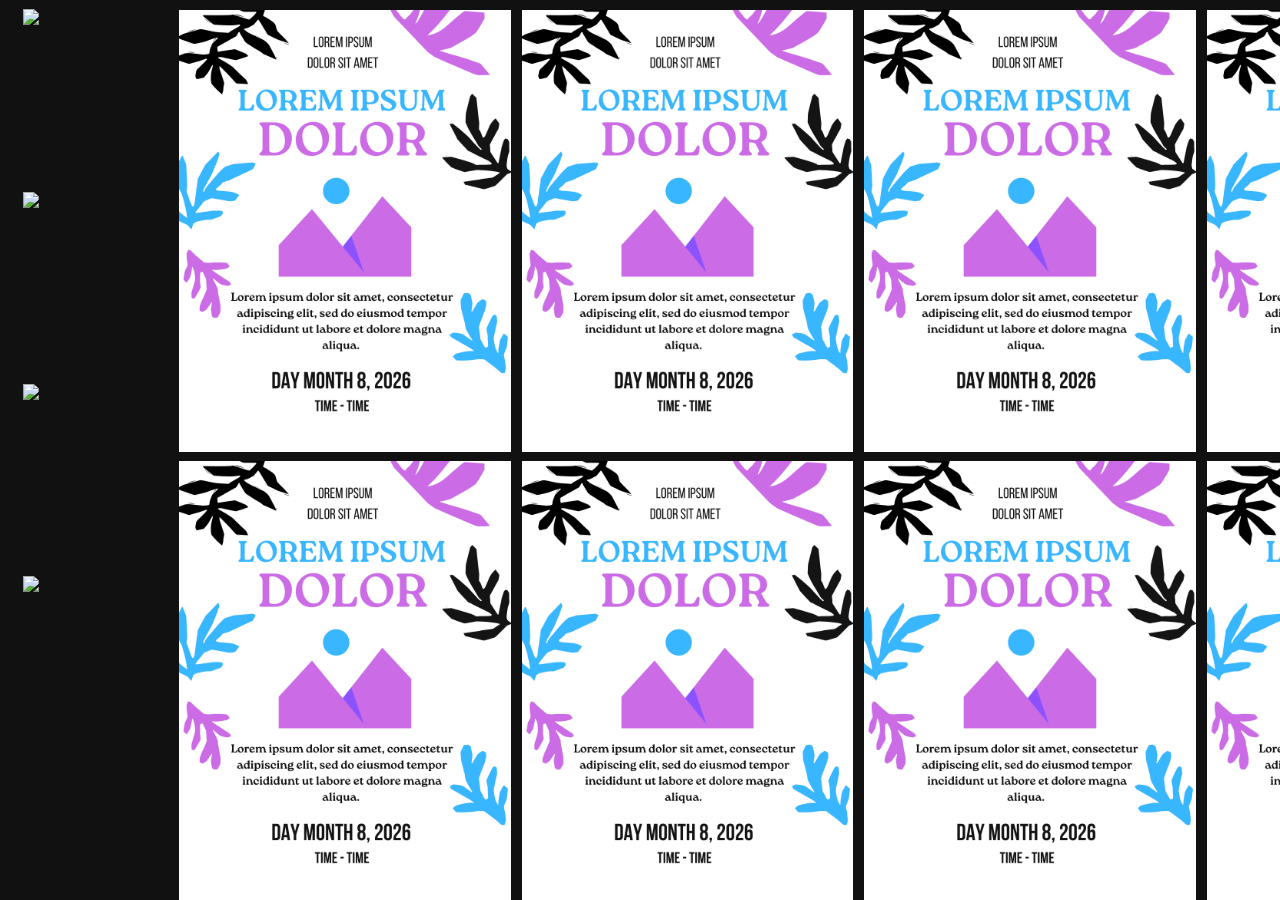
==== Hadley Community Project/index.html @ 49aa3ecf "Add files via upload" ====
<!DOCTYPE html>
<html lang="en">
    <head>
        <meta charset="UTF-8" />
        <title>Bulletin</title>
        <link rel="stylesheet" href="styles.css">
        <style>
            #flier1 {
                position: fixed;
                left:15%;    
            }
        </style>
    </head>
    <body>
        <div id="sidenav">
            <iframe id="frame" src="organizations.html" title="Organizations"></iframe>
        </div>
        
        <div id="bulletin" class="board">
            <a href="javascript:void(0)" id='arrowCalendar' onclick="operateSidenav(calendar)"><img src="sidenav/calendar.png"></a>
            <a href="javascript:void(0)" id='arrowOrganizations' onclick="operateSidenav(organizations)"><img src="sidenav/organizations.png"></a>
            <a href="javascript:void(0)" id='arrowResources' onclick="operateSidenav(resources)"><img src="sidenav/resources.png"></a>
            <a href="javascript:void(0)" id='arrowAbout' onclick="operateSidenav(about)"><img src="sidenav/about.png"></a>
            
            <div class="fliers">
                <a href="about.html"><img src="fliers/1.png"></a>
                <a href="about.html"><img src="fliers/1.png"></a>
                <a href="about.html"><img src="fliers/1.png"></a>
                <a href="about.html"><img src="fliers/1.png"></a>
                <a href="about.html"><img src="fliers/1.png"></a>
                <a href="about.html"><img src="fliers/1.png"></a>
                <a href="about.html"><img src="fliers/1.png"></a>
                <a href="about.html"><img src="fliers/1.png"></a>
            </div>
        </div>
    
      <script src="sidenav.js"></script>
        
    </body>
</html>
---- Hadley Community Project/styles.css ----
body {
    overflow: hidden;
}

#sidenav {
    height: 100%;
    width: 640px;
    position: fixed;
    z-index: 1;
    top: 0;
    left: -640px;
    background-color: #111;
    overflow-x: hidden;
    transition: 0.5s;
    padding-top: 60px;
    background-image: url(sidenav/HCP_Menu.png);
    background-position: right;
}

iframe {
    width: 640px;
    height:100%;
    border:none;
    overflow:hidden;
    position: absolute;
    left:0;
    top:0;
}

.board {
    height: 100%;
    width: 100%;
    left:0;
    position: fixed;
    z-index: 0;
    top: 0;
    background-color: #111;
    overflow-x: hidden;
    transition: 0.5s;
    padding-top: 60px;
    background-image: url(sidenav/HCP_Bulletin.png);
    background-position: left;
}

.fliers {
    display: grid;
    grid-template-columns: 1fr 1fr 1fr 1fr;
    grid-template-rows: 48% 48%;
    gap:1%;
    position: absolute;
    width:84%;
    height:96%;
    left:14%;
    top:1%;
}

.fliers>a>img {
    height:100%;
}
.fliers>a>img:hover {
    transform:rotate(1deg);
}

.flier {
    position:fixed;
    height:50%;
}

#arrowCalendar {
    position: absolute;
    top: 9px;
    left: 23px;
    width:10%;
}
#arrowCalendar>img {
    width:100%;
}

#arrowOrganizations {
    position: absolute;
    top: 20%;
    left: 23px;
    width:10%;
}
#arrowOrganizations>img {
    width:100%;
}

#arrowResources {
    position: absolute;
    top: 40%;
    left: 23px;
    width:10%;
}
#arrowResources>img {
    width:100%;
}

#arrowAbout {
    position: absolute;
    top: 60%;
    left: 23px;
    width:10%;
}
#arrowAbout>img {
    width:100%;
}
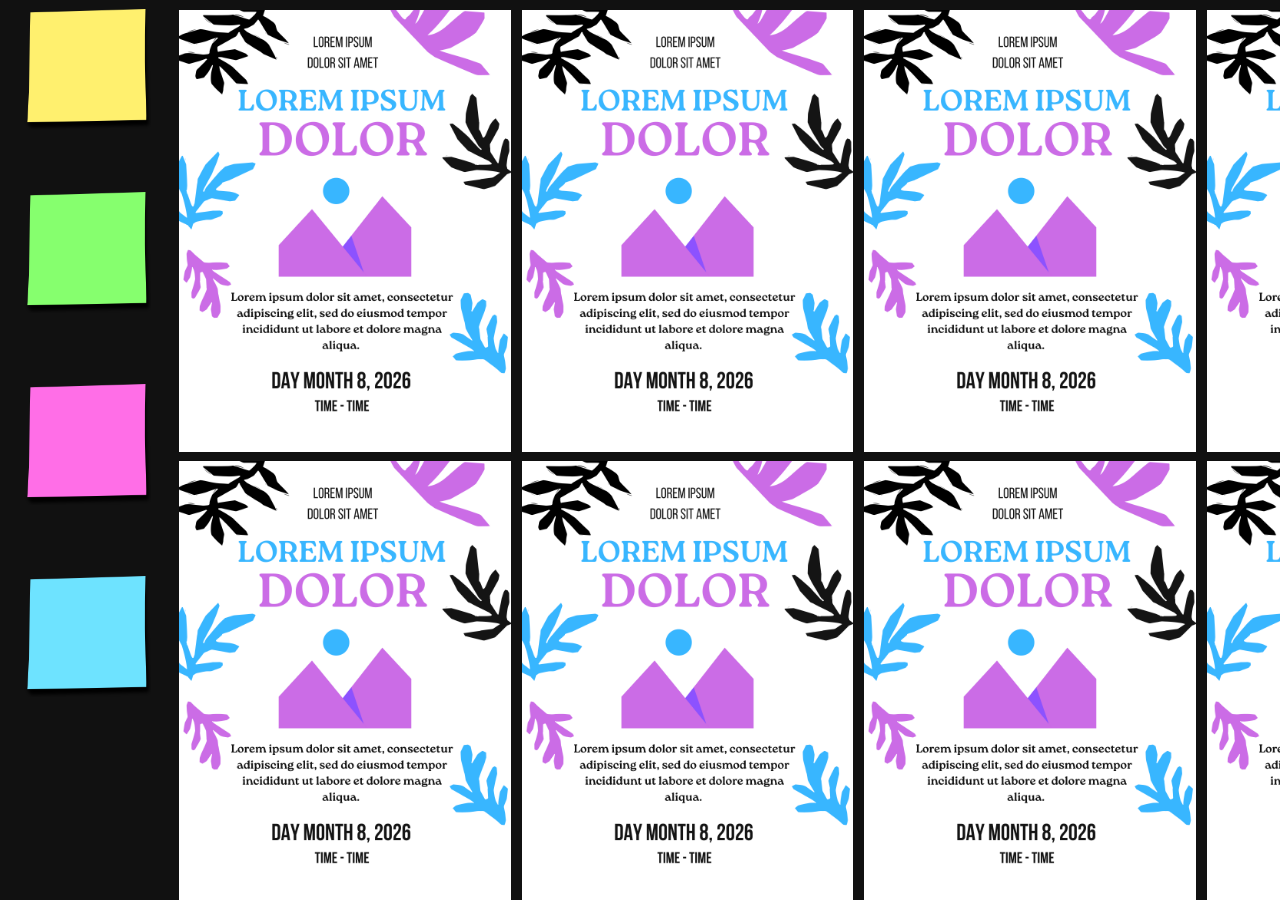
==== commit a224c6ec: "Add files via upload" ====
--- a/Hadley Community Project/index.html
+++ b/Hadley Community Project/index.html
@@ -5,10 +5,6 @@
         <title>Bulletin</title>
         <link rel="stylesheet" href="styles.css">
         <style>
-            #flier1 {
-                position: fixed;
-                left:15%;    
-            }
         </style>
     </head>
     <body>
@@ -17,10 +13,10 @@
         </div>
         
         <div id="bulletin" class="board">
-            <a href="javascript:void(0)" id='arrowCalendar' onclick="operateSidenav(calendar)"><img src="sidenav/calendar.png"></a>
-            <a href="javascript:void(0)" id='arrowOrganizations' onclick="operateSidenav(organizations)"><img src="sidenav/organizations.png"></a>
-            <a href="javascript:void(0)" id='arrowResources' onclick="operateSidenav(resources)"><img src="sidenav/resources.png"></a>
-            <a href="javascript:void(0)" id='arrowAbout' onclick="operateSidenav(about)"><img src="sidenav/about.png"></a>
+            <a href="javascript:void(0)" id='arrowCalendar' onclick="operateSidenav(calendar)"><img src="Sidenav/calendar.png"></a>
+            <a href="javascript:void(0)" id='arrowOrganizations' onclick="operateSidenav(organizations)"><img src="Sidenav/organizations.png"></a>
+            <a href="javascript:void(0)" id='arrowResources' onclick="operateSidenav(resources)"><img src="Sidenav/resources.png"></a>
+            <a href="javascript:void(0)" id='arrowAbout' onclick="operateSidenav(about)"><img src="Sidenav/about.png"></a>
             
             <div class="fliers">
                 <a href="about.html"><img src="fliers/1.png"></a>
--- a/Hadley Community Project/styles.css
+++ b/Hadley Community Project/styles.css
@@ -13,7 +13,7 @@
     overflow-x: hidden;
     transition: 0.5s;
     padding-top: 60px;
-    background-image: url(sidenav/HCP_Menu.png);
+    background-image: url(Sidenav/HCP_Menu.png);
     background-position: right;
 }
 
@@ -38,7 +38,7 @@
     overflow-x: hidden;
     transition: 0.5s;
     padding-top: 60px;
-    background-image: url(sidenav/HCP_Bulletin.png);
+    background-image: url(Sidenav/HCP_Bulletin.png);
     background-position: left;
 }
 
